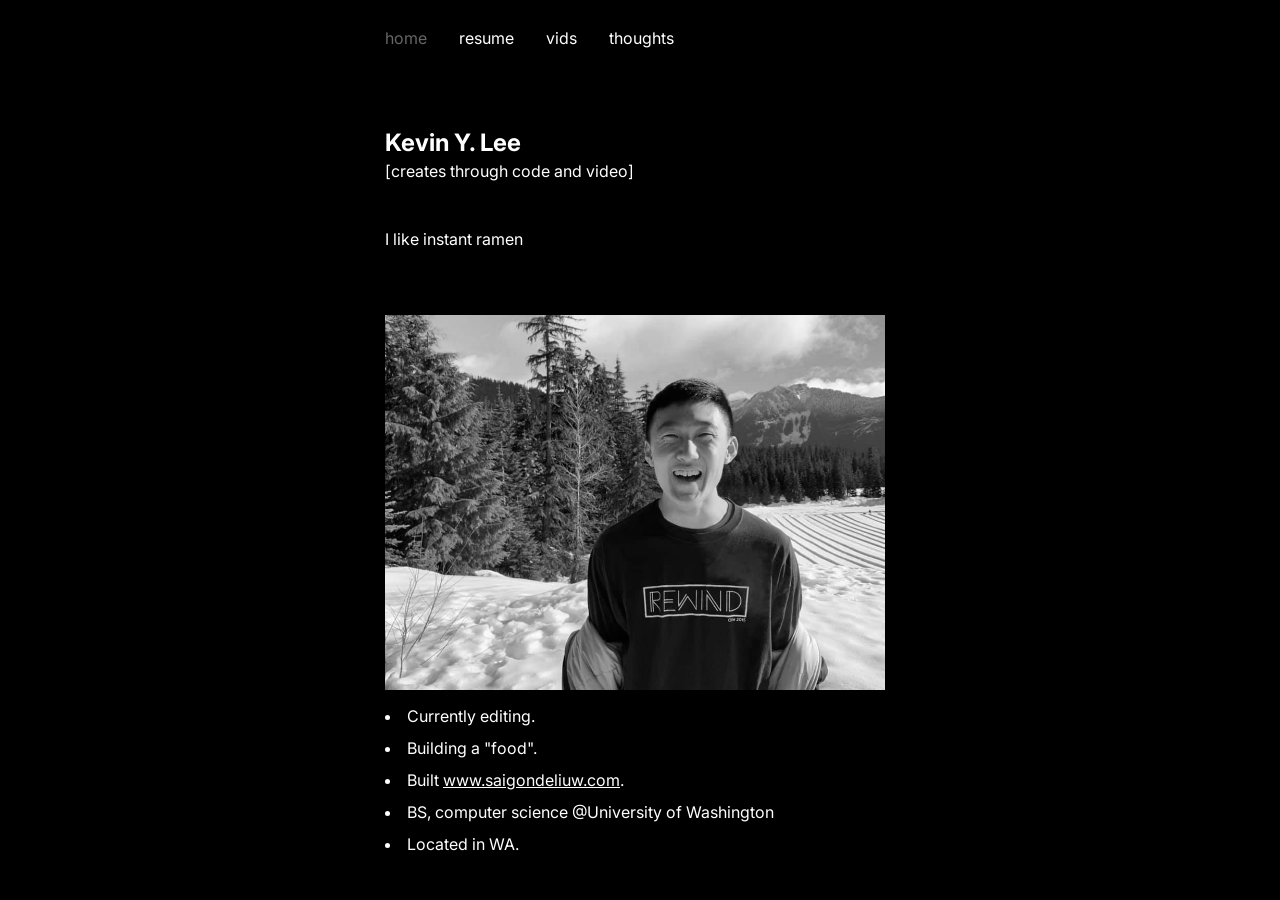
==== index.html @ 2bb50075 "updated myinfo" ====
<!DOCTYPE html>
<html lang="en">
  <head>
    <meta charset="UTF-8">
    <meta name="viewport" content="width=device-width, initial-scale=1">
    <meta http-equiv="X-UA-Compatible" content="ie=edge">
    <title>Kevin Lee</title>
    <link rel="preconnect" href="https://fonts.googleapis.com">
    <link rel="preconnect" href="https://fonts.gstatic.com" crossorigin>
    <link href="https://fonts.googleapis.com/css2?family=Inter:wght@400;700&display=swap" rel="stylesheet">
    <link rel="stylesheet" href="css/style.css">
    <script src="js/theme.js"></script>
    <script src="js/cycling-word.js" defer></script>
  </head>

  <body>
    <main>
      <nav>
        <div id="nav-bar">
          <a href="index.html" class="active">home</a>
          <a href="resume.html">resume</a>
          <a href="vids.html">vids</a>
          <a href="thoughts.html">thoughts</a>
        </div>
      </nav>
      
      <section id="introduction">
        <div id="name-desc">
          <h1 id="name">Kevin Y. Lee</h1>
          <p id="desc">[creates through code and video]</p>
        </div>
        </div>
        <p>I like <span id="cycling-word"></span></p>
      </section>
      <img src="img/profilepic.jpg" />
      <section id="credits">
        <ul class="credit-list">
          <li>Currently editing.</li>
          <li>Building a "food".</li>
          <li>Built <a target="_blank" class="under-link" href="https://saigondeliuw.com/">www.saigondeliuw.com</a>.</li>
          <li>BS, computer science @University of Washington</li>
          <li>Located in WA.</li>
        </ul>
      </section>
    </main>
  </body>
</html>
---- css/style.css ----
:root {
  --bg: #ffffff;
  --text: #111111;
}

:root.night {
  --bg: #000000;
  --text: #ffffff;
}

body {
  display: flex;
  justify-content: center;
  flex-direction: column;
  font-size:16px;
  font-family: "Inter", sans-serif;
  background-color: var(--bg);
  color: var(--text);
  transition: background-color 0.4s ease, color 0.4s ease;
}

nav {
  margin-top: 20px;
}

#nav-bar {
  display: flex;
  justify-content: flex-start;
  align-items: center;
  gap: 32px;
}

#introduction {
  margin-top: 80px;
  display: flex;
  flex-direction: column;
  justify-content: center;
  align-items: flex-start;
}

#introduction p {
  text-align: left;
  margin-top: 48px;
}

#name-desc {
  display: flex;
  flex-direction: column;
  gap: 4px;
}

#name-desc h1,
#name-desc p {
  margin: 0;
}

main {
  width: 650px;
  display: flex;
  justify-content: center;
  flex-direction: column;
  padding-left: 140px;
  margin: 0 auto;
}

img {
  width: 500px;
  margin-top: 50px;
}

#resume-img, #vid-resume-img {
  width: 100%;
  max-width: 800px;
  margin-top: 12px;
  display: none;
}

#cycling-word {
  display: inline-block;
  opacity: 0;
  transform: translateY(10px);
  transition: opacity 0.4s ease, transform 0.4s ease;
}

#cycling-word.visible {
  opacity: 1;
  transform: translateY(0);
}

#cycling-word.exit {
  opacity: 0;
  transform: translateY(-10px);
}

a {
  text-decoration: none;
  color: var(--text);
}

.active {
  color: #666666;
}

.credits {
  margin-top: 10px;
}

#hirers p {
  margin: 10px 0;
}

#hirers a {
  text-decoration: underline;
}

.credit-list {
  list-style-position: inside;
  padding-left: 0;
}

.credit-list li {
  margin-bottom: 12px;
}

.under-link {
  text-decoration: underline;
}
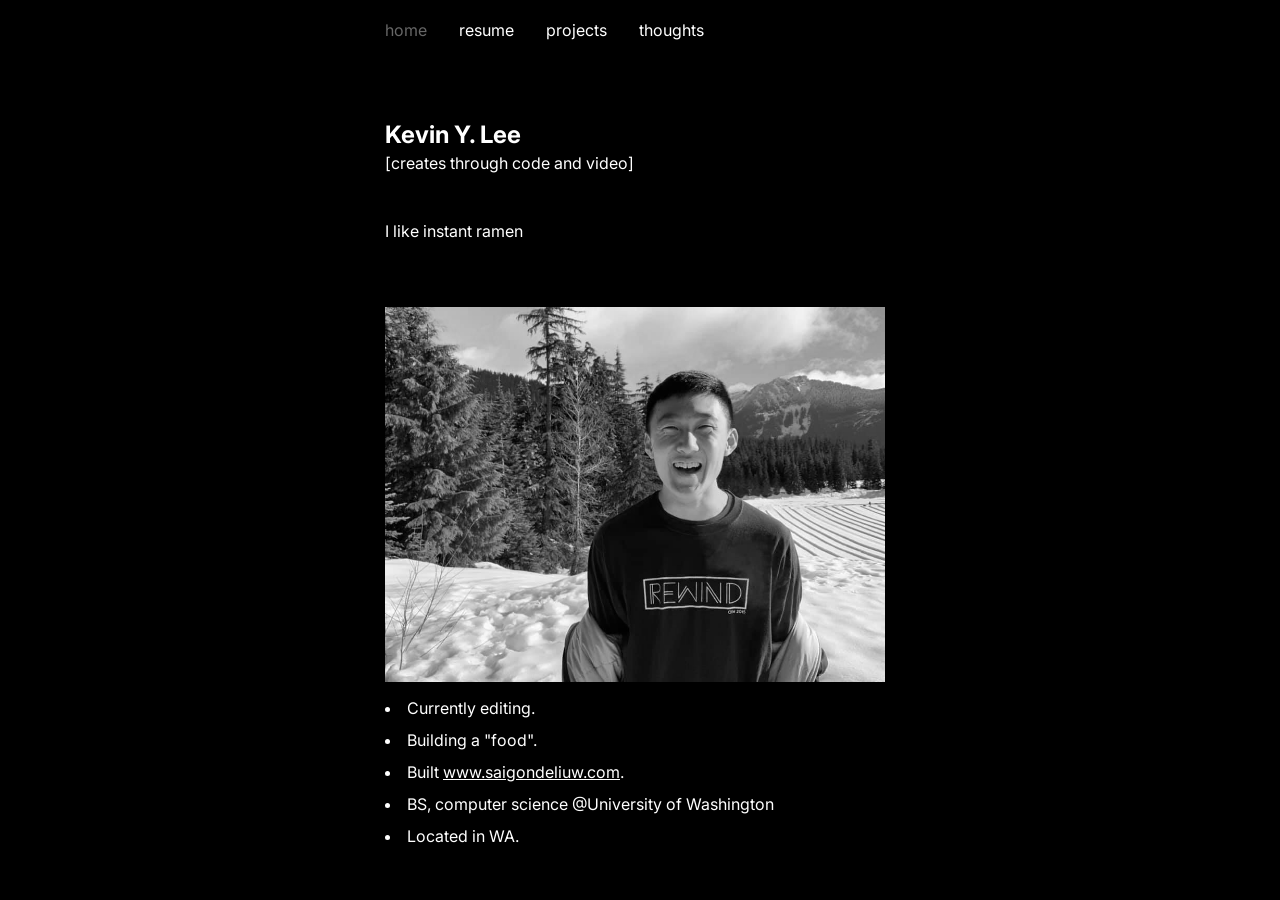
==== commit a81e73bf: "updated projects" ====
--- a/index.html
+++ b/index.html
@@ -19,7 +19,7 @@
         <div id="nav-bar">
           <a href="index.html" class="active">home</a>
           <a href="resume.html">resume</a>
-          <a href="vids.html">vids</a>
+          <a href="projects.html">projects</a>
           <a href="thoughts.html">thoughts</a>
         </div>
       </nav>
--- a/css/style.css
+++ b/css/style.css
@@ -17,6 +17,8 @@
   background-color: var(--bg);
   color: var(--text);
   transition: background-color 0.4s ease, color 0.4s ease;
+  margin: 0;
+  padding: 0;
 }
 
 nav {
@@ -35,7 +37,7 @@
   display: flex;
   flex-direction: column;
   justify-content: center;
-  align-items: flex-start;
+  align-items: stretch;
 }
 
 #introduction p {
@@ -66,6 +68,20 @@
 img {
   width: 500px;
   margin-top: 50px;
+}
+
+.project-hero {
+  width: 100%;
+  display: block;
+  margin: 0;
+}
+
+#introduction a + a {
+  margin-top: 48px;
+}
+
+#introduction a {
+  display: block;
 }
 
 #resume-img, #vid-resume-img {
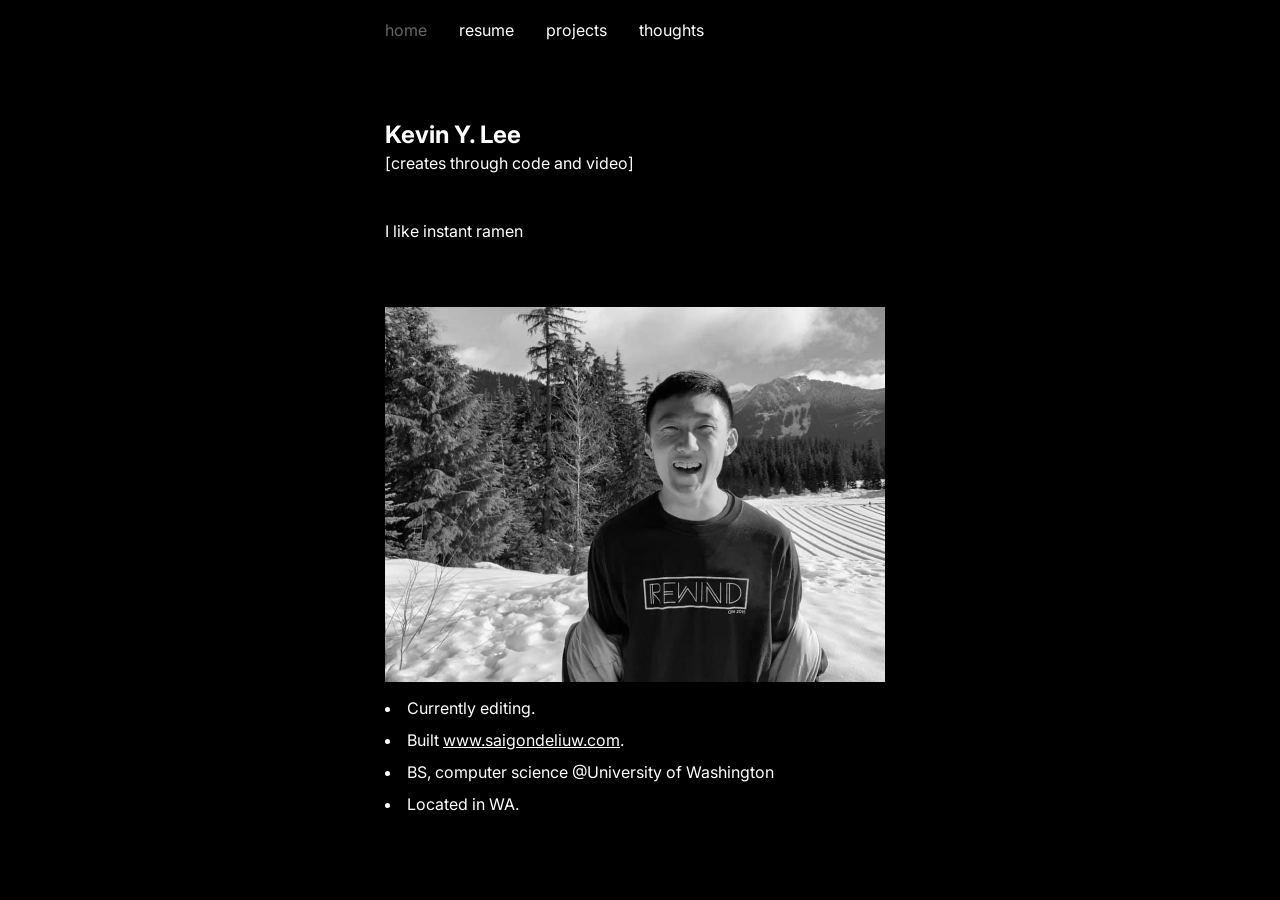
==== commit adfd4d64: "updated credits" ====
--- a/index.html
+++ b/index.html
@@ -36,7 +36,6 @@
       <section id="credits">
         <ul class="credit-list">
           <li>Currently editing.</li>
-          <li>Building a "food".</li>
           <li>Built <a target="_blank" class="under-link" href="https://saigondeliuw.com/">www.saigondeliuw.com</a>.</li>
           <li>BS, computer science @University of Washington</li>
           <li>Located in WA.</li>
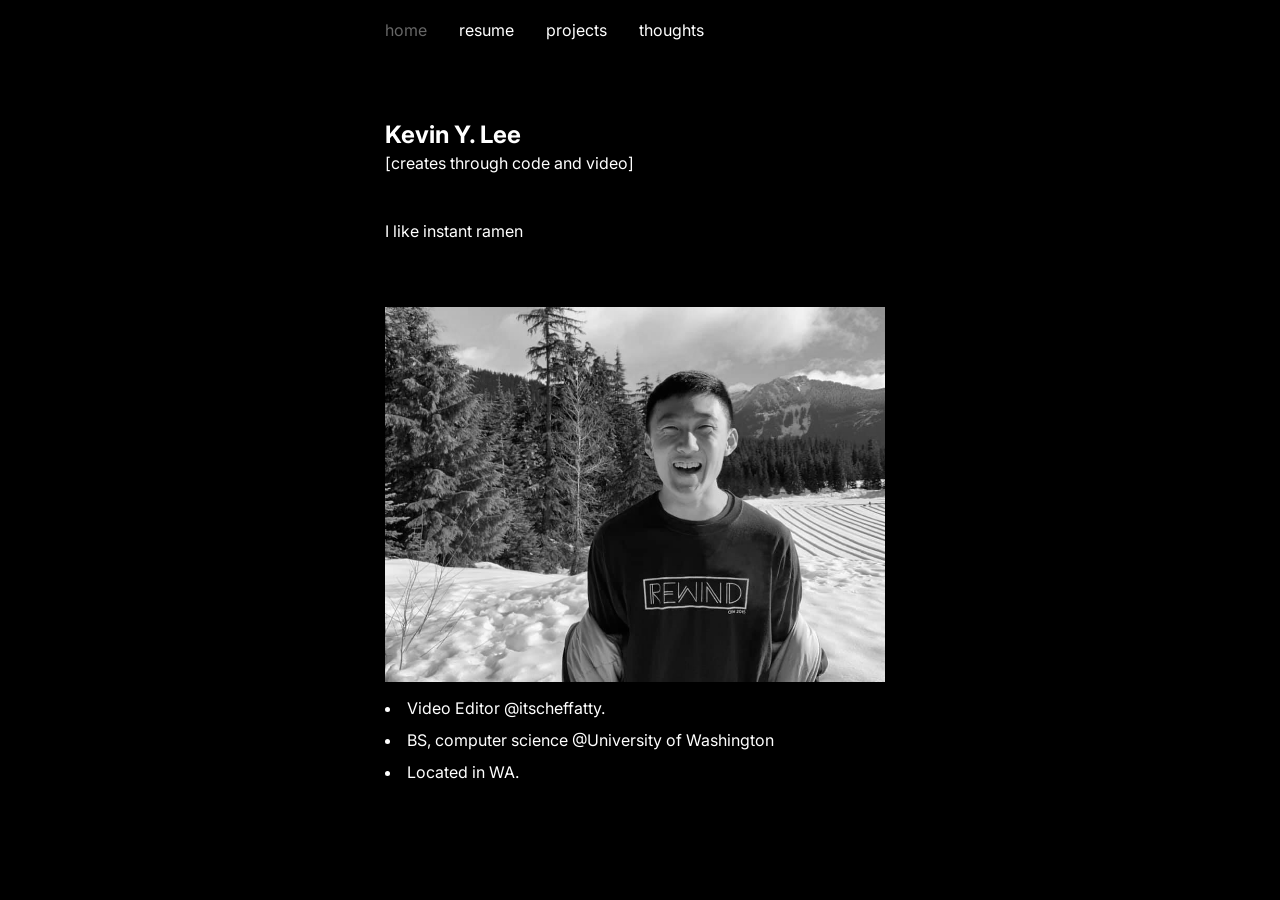
==== commit 9c65edb8: "credit changes" ====
--- a/index.html
+++ b/index.html
@@ -35,8 +35,7 @@
       <img src="img/profilepic.jpg" />
       <section id="credits">
         <ul class="credit-list">
-          <li>Currently editing.</li>
-          <li>Built <a target="_blank" class="under-link" href="https://saigondeliuw.com/">www.saigondeliuw.com</a>.</li>
+          <li>Video Editor @itscheffatty.</li>
           <li>BS, computer science @University of Washington</li>
           <li>Located in WA.</li>
         </ul>
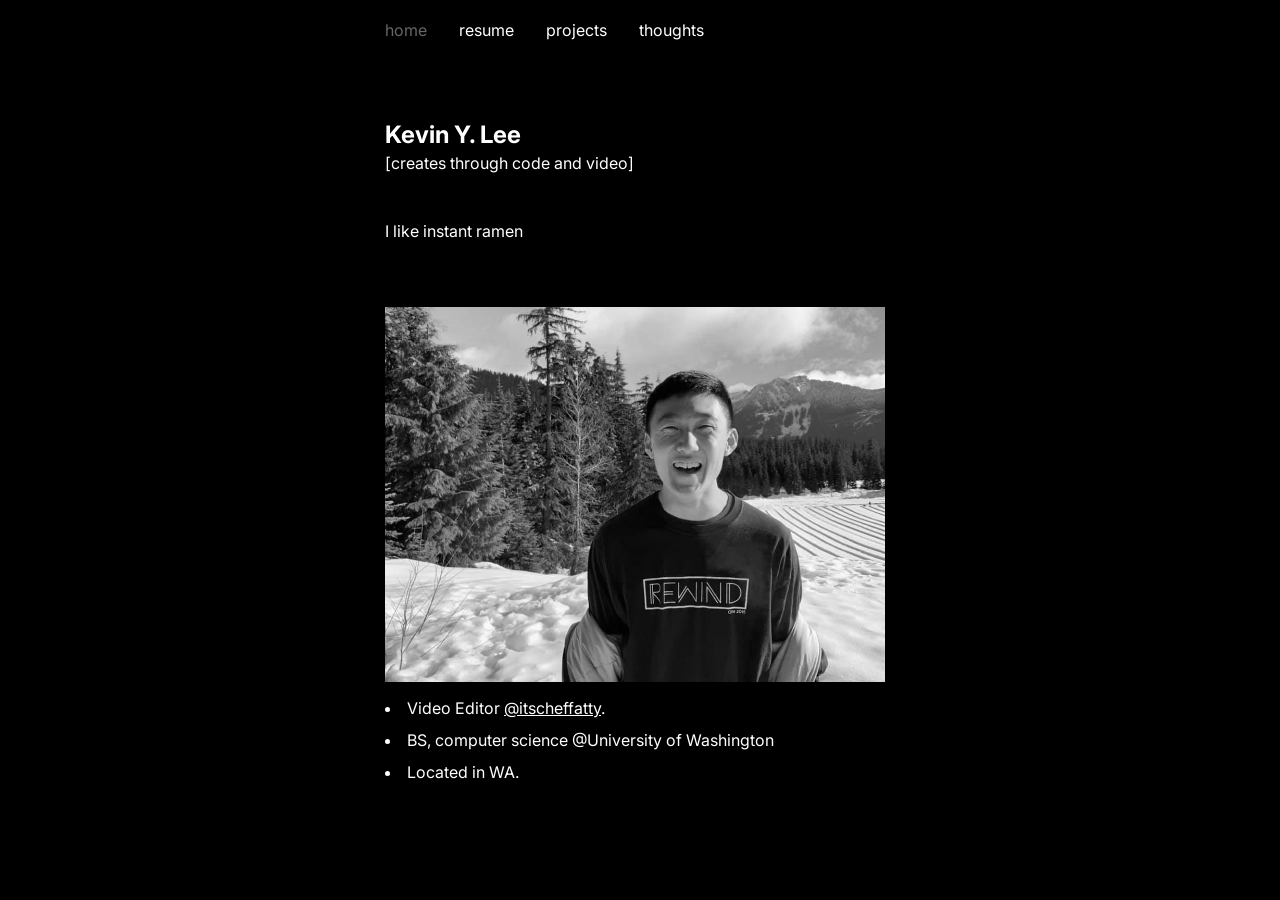
==== commit d257eb5f: "created ig link" ====
--- a/index.html
+++ b/index.html
@@ -35,7 +35,7 @@
       <img src="img/profilepic.jpg" />
       <section id="credits">
         <ul class="credit-list">
-          <li>Video Editor @itscheffatty.</li>
+          <li>Video Editor <a href="https://www.instagram.com/itscheffatty/" target="_blank" class="under-link">@itscheffatty</a>.</li>
           <li>BS, computer science @University of Washington</li>
           <li>Located in WA.</li>
         </ul>
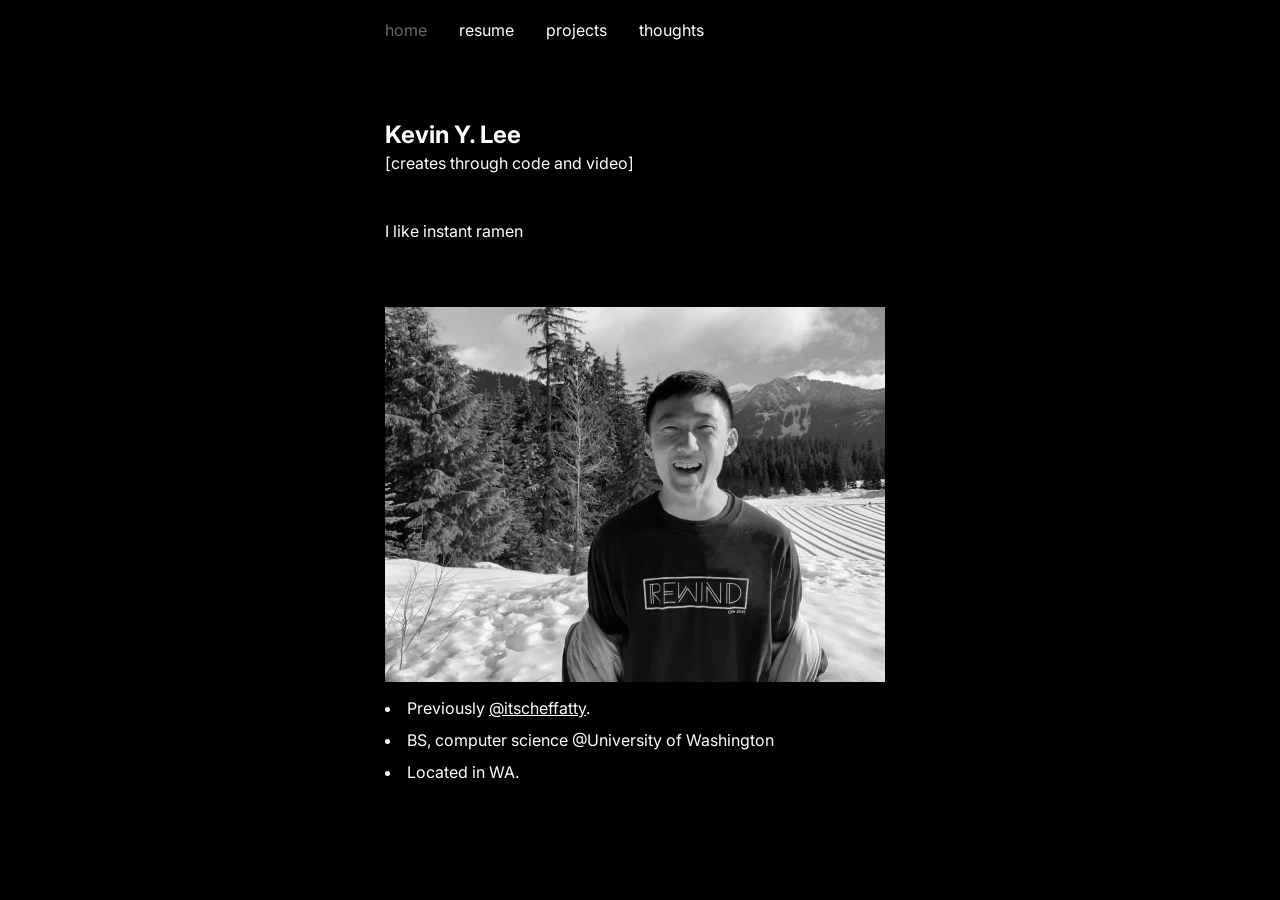
==== commit 24ecf2b8: "updated resume" ====
--- a/index.html
+++ b/index.html
@@ -35,7 +35,7 @@
       <img src="img/profilepic.jpg" />
       <section id="credits">
         <ul class="credit-list">
-          <li>Video Editor <a href="https://www.instagram.com/itscheffatty/" target="_blank" class="under-link">@itscheffatty</a>.</li>
+          <li>Previously <a href="https://www.instagram.com/itscheffatty/" target="_blank" class="under-link">@itscheffatty</a>.</li>
           <li>BS, computer science @University of Washington</li>
           <li>Located in WA.</li>
         </ul>
--- a/css/style.css
+++ b/css/style.css
@@ -91,6 +91,11 @@
   display: none;
 }
 
+#resume-img, #vid-resume-img {
+  height: 90vh;
+  border: none;
+}
+
 #cycling-word {
   display: inline-block;
   opacity: 0;
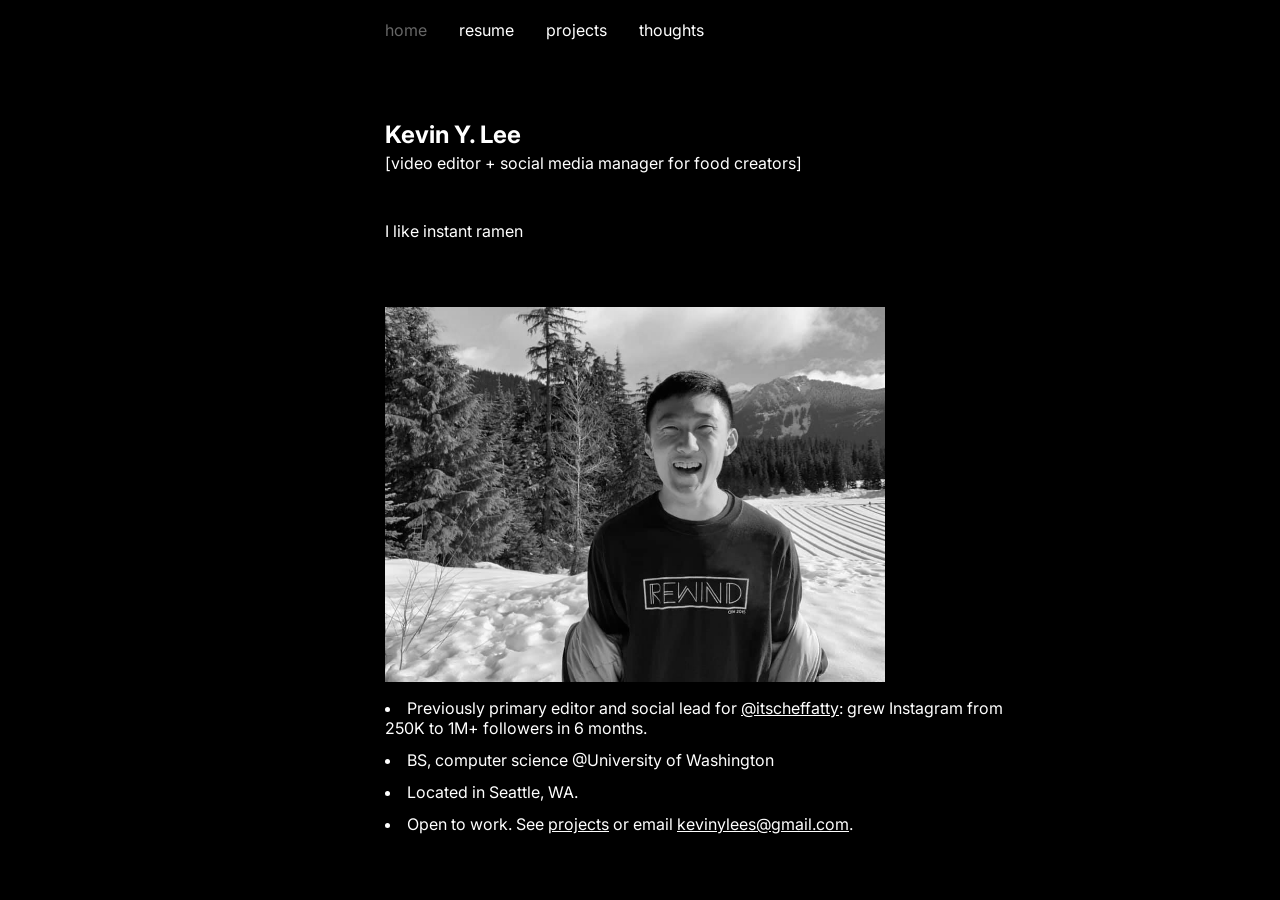
==== commit 4b7db866: "projects revamp" ====
--- a/index.html
+++ b/index.html
@@ -5,6 +5,7 @@
     <meta name="viewport" content="width=device-width, initial-scale=1">
     <meta http-equiv="X-UA-Compatible" content="ie=edge">
     <title>Kevin Lee</title>
+    <meta name="description" content="Kevin Lee: video editor and social media manager for food creators, based in Seattle, WA.">
     <link rel="preconnect" href="https://fonts.googleapis.com">
     <link rel="preconnect" href="https://fonts.gstatic.com" crossorigin>
     <link href="https://fonts.googleapis.com/css2?family=Inter:wght@400;700&display=swap" rel="stylesheet">
@@ -23,21 +24,21 @@
           <a href="thoughts.html">thoughts</a>
         </div>
       </nav>
-      
+
       <section id="introduction">
         <div id="name-desc">
           <h1 id="name">Kevin Y. Lee</h1>
-          <p id="desc">[creates through code and video]</p>
-        </div>
+          <p id="desc">[video editor + social media manager for food creators]</p>
         </div>
         <p>I like <span id="cycling-word"></span></p>
       </section>
-      <img src="img/profilepic.jpg" />
+      <img src="img/profilepic.jpg" alt="Kevin Lee" />
       <section id="credits">
         <ul class="credit-list">
-          <li>Previously <a href="https://www.instagram.com/itscheffatty/" target="_blank" class="under-link">@itscheffatty</a>.</li>
+          <li>Previously primary editor and social lead for <a href="https://www.instagram.com/itscheffatty/" target="_blank" rel="noopener" class="under-link">@itscheffatty</a>: grew Instagram from 250K to 1M+ followers in 6 months.</li>
           <li>BS, computer science @University of Washington</li>
-          <li>Located in WA.</li>
+          <li>Located in Seattle, WA.</li>
+          <li>Open to work. See <a href="projects.html" class="under-link">projects</a> or email <a href="mailto:kevinylees@gmail.com" class="under-link">kevinylees@gmail.com</a>.</li>
         </ul>
       </section>
     </main>
--- a/css/style.css
+++ b/css/style.css
@@ -84,16 +84,10 @@
   display: block;
 }
 
-#resume-img, #vid-resume-img {
+#resume-img {
   width: 100%;
   max-width: 800px;
   margin-top: 12px;
-  display: none;
-}
-
-#resume-img, #vid-resume-img {
-  height: 90vh;
-  border: none;
 }
 
 #cycling-word {
@@ -146,3 +140,92 @@
 .under-link {
   text-decoration: underline;
 }
+
+/* projects / work page */
+.work {
+  margin-top: 64px;
+}
+
+.work h1 {
+  font-size: 32px;
+  line-height: 1.2;
+  margin: 0 0 16px;
+}
+
+.work h2 {
+  font-size: 20px;
+  margin: 0 0 4px;
+}
+
+.work p {
+  line-height: 1.6;
+}
+
+.muted {
+  color: #666666;
+  margin-top: 0;
+}
+
+:root.night .muted {
+  color: #999999;
+}
+
+.stats {
+  list-style: none;
+  padding: 0;
+  margin: 32px 0 0;
+  display: flex;
+  flex-wrap: wrap;
+  gap: 32px;
+}
+
+.stats li {
+  display: flex;
+  flex-direction: column;
+  gap: 4px;
+  flex: 1 1 160px;
+}
+
+.stats strong {
+  font-size: 28px;
+}
+
+.stats span {
+  color: #666666;
+}
+
+:root.night .stats span {
+  color: #999999;
+}
+
+.reel-list {
+  padding-left: 0;
+  list-style: none;
+}
+
+.reel-list li {
+  margin-bottom: 12px;
+}
+
+.quote {
+  margin: 24px 0 0;
+  padding: 0;
+  font-size: 20px;
+}
+
+.quote cite {
+  font-style: normal;
+  color: #666666;
+}
+
+/* phones */
+@media (max-width: 800px) {
+  main {
+    width: auto;
+    padding: 0 24px 48px;
+  }
+
+  img {
+    width: 100%;
+  }
+}
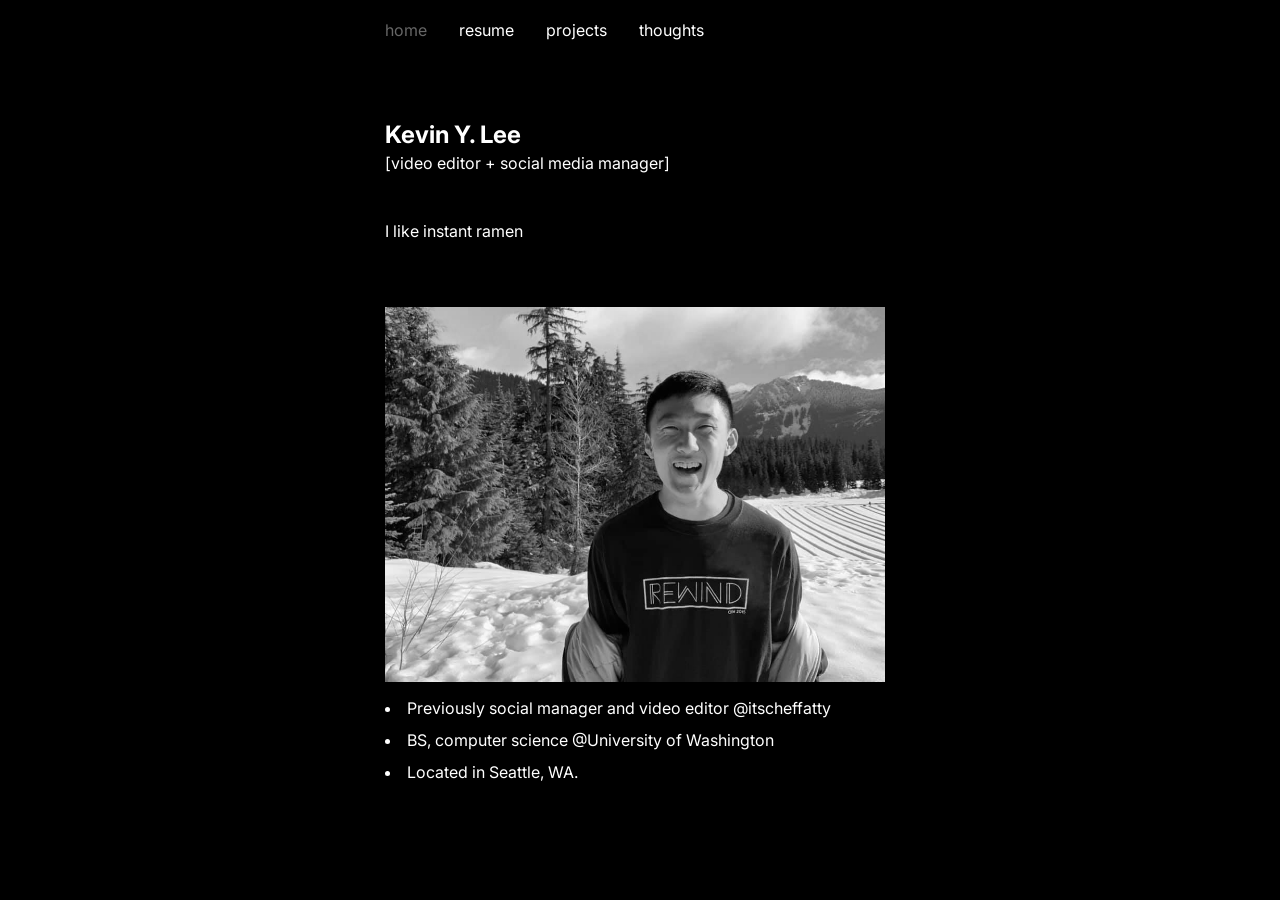
==== commit 9f34050f: "home changes" ====
--- a/index.html
+++ b/index.html
@@ -28,17 +28,16 @@
       <section id="introduction">
         <div id="name-desc">
           <h1 id="name">Kevin Y. Lee</h1>
-          <p id="desc">[video editor + social media manager for food creators]</p>
+          <p id="desc">[video editor + social media manager]</p>
         </div>
         <p>I like <span id="cycling-word"></span></p>
       </section>
       <img src="img/profilepic.jpg" alt="Kevin Lee" />
       <section id="credits">
         <ul class="credit-list">
-          <li>Previously primary editor and social lead for <a href="https://www.instagram.com/itscheffatty/" target="_blank" rel="noopener" class="under-link">@itscheffatty</a>: grew Instagram from 250K to 1M+ followers in 6 months.</li>
+          <li>Previously social manager and video editor <a href="https://www.instagram.com/itscheffatty/" target="_blank" rel="noopener" class="hover-link">@itscheffatty</a></li>
           <li>BS, computer science @University of Washington</li>
           <li>Located in Seattle, WA.</li>
-          <li>Open to work. See <a href="projects.html" class="under-link">projects</a> or email <a href="mailto:kevinylees@gmail.com" class="under-link">kevinylees@gmail.com</a>.</li>
         </ul>
       </section>
     </main>
--- a/css/style.css
+++ b/css/style.css
@@ -229,3 +229,11 @@
     width: 100%;
   }
 }
+
+.hover-link {
+  text-decoration: none;
+}
+
+.hover-link:hover {
+  text-decoration: underline;
+}
